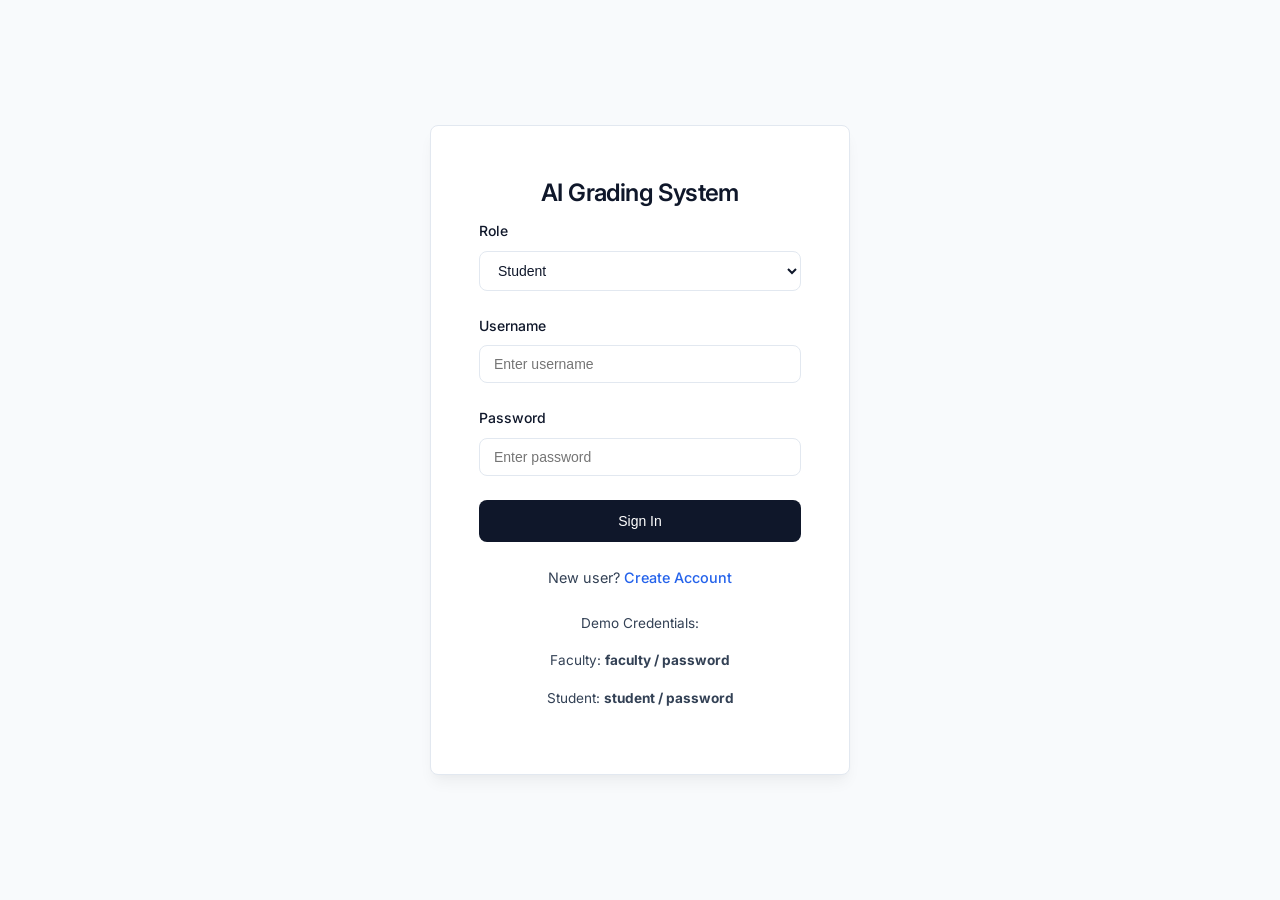
==== frontend/login.html @ 60bc6533 "updated frontend and backend" ====
<!DOCTYPE html>
<html lang="en">

<head>
    <meta charset="UTF-8">
    <meta name="viewport" content="width=device-width, initial-scale=1.0">
    <title>Login - AI Grading System</title>
    <link rel="stylesheet" href="css/styles.css">
    <link rel="preconnect" href="https://fonts.googleapis.com">
    <link rel="preconnect" href="https://fonts.gstatic.com" crossorigin>
    <link href="https://fonts.googleapis.com/css2?family=Inter:wght@300;400;500;600;700&display=swap" rel="stylesheet">
</head>

<body>

    <div class="auth-container">
        <div class="auth-card">
            <h2 class="auth-title">AI Grading System</h2>

            <form id="loginForm">
                <div class="form-group">
                    <label class="form-label">Role</label>
                    <select name="role" class="form-control" required>
                        <option value="student">Student</option>
                        <option value="faculty">Faculty</option>
                    </select>
                </div>

                <div class="form-group">
                    <label class="form-label">Username</label>
                    <input type="text" name="username" class="form-control" placeholder="Enter username" required>
                </div>

                <div class="form-group">
                    <label class="form-label">Password</label>
                    <input type="password" name="password" class="form-control" placeholder="Enter password" required>
                </div>

                <div id="errorMsg" style="color: red; margin-bottom: 1rem; display: none; font-size: 0.9rem;"></div>

                <button type="submit" class="btn btn-primary" style="width: 100%">Sign In</button>
            </form>

            <div style="margin-top: 1.5rem; text-align: center; font-size: 0.9rem;">
                <p>New user? <a href="register.html">Create Account</a></p>
            </div>

            <div style="margin-top: 1.5rem; text-align: center; font-size: 0.85rem; color: #6b7280;">
                <p>Demo Credentials:</p>
                <p>Faculty: <strong>faculty / password</strong></p>
                <p>Student: <strong>student / password</strong></p>
            </div>
        </div>
    </div>

    <script src="js/data.js"></script>
    <script src="js/auth.js"></script>
</body>

</html>
---- frontend/css/styles.css ----
:root {
    /* Professional Corporate Palette */
    --primary-color: #0f172a;
    /* Slate 900 */
    --primary-hover: #1e293b;
    /* Slate 800 */
    --accent-color: #2563eb;
    /* Blue 600 */
    --bg-color: #f8fafc;
    /* Slate 50 */
    --card-bg: #ffffff;
    --text-color: #334155;
    /* Slate 700 */
    --text-heading: #0f172a;
    /* Slate 900 */
    --text-muted: #64748b;
    /* Slate 500 */
    --border-color: #e2e8f0;
    /* Slate 200 */

    /* Subtle Shadows */
    --shadow-sm: 0 1px 2px 0 rgba(0, 0, 0, 0.05);
    --shadow-md: 0 4px 6px -1px rgba(0, 0, 0, 0.05), 0 2px 4px -1px rgba(0, 0, 0, 0.03);
    --shadow-lg: 0 10px 15px -3px rgba(0, 0, 0, 0.05), 0 4px 6px -2px rgba(0, 0, 0, 0.02);

    --font-family: 'Inter', system-ui, -apple-system, sans-serif;
    --radius: 0.5rem;
}

* {
    box-sizing: border-box;
    margin: 0;
    padding: 0;
}

body {
    font-family: var(--font-family);
    background-color: var(--bg-color);
    color: var(--text-color);
    line-height: 1.6;
    min-height: 100vh;
    display: flex;
    flex-direction: column;
    -webkit-font-smoothing: antialiased;
}

/* Typography */
h1,
h2,
h3,
h4,
h5,
h6 {
    font-weight: 600;
    color: var(--text-heading);
    margin-bottom: 0.75rem;
    letter-spacing: -0.025em;
}

h1 {
    font-size: 2rem;
}

h2 {
    font-size: 1.5rem;
}

h3 {
    font-size: 1.25rem;
}

p {
    margin-bottom: 1rem;
    color: var(--text-color);
}

a {
    color: var(--accent-color);
    text-decoration: none;
    font-weight: 500;
    transition: color 0.2s;
}

a:hover {
    color: #1d4ed8;
}

/* Utilities */
.container {
    max-width: 1100px;
    margin: 0 auto;
    padding: 2rem;
    width: 100%;
}

.card {
    background: var(--card-bg);
    border: 1px solid var(--border-color);
    border-radius: var(--radius);
    box-shadow: var(--shadow-sm);
    padding: 2rem;
    margin-bottom: 1.5rem;
    transition: box-shadow 0.2s, transform 0.2s;
}

.card:hover {
    box-shadow: var(--shadow-md);
}

/* Buttons */
.btn {
    display: inline-flex;
    align-items: center;
    justify-content: center;
    padding: 0.625rem 1.25rem;
    border-radius: var(--radius);
    font-weight: 500;
    cursor: pointer;
    border: 1px solid transparent;
    transition: all 0.2s ease;
    font-size: 0.875rem;
    line-height: 1.25rem;
}

.btn-primary {
    background-color: var(--primary-color);
    color: white;
}

.btn-primary:hover {
    background-color: var(--primary-hover);
    transform: translateY(-1px);
}

.btn-secondary {
    background-color: white;
    border-color: var(--border-color);
    color: var(--text-heading);
}

.btn-secondary:hover {
    background-color: #f1f5f9;
    border-color: #cbd5e1;
}

.btn-danger {
    background-color: #fee2e2;
    color: #991b1b;
    border-color: #fca5a5;
}

.btn-danger:hover {
    background-color: #fecaca;
}

.btn-lg {
    padding: 0.75rem 1.5rem;
    font-size: 1rem;
}

/* Forms */
.form-group {
    margin-bottom: 1.5rem;
}

.form-label {
    display: block;
    margin-bottom: 0.5rem;
    font-weight: 500;
    font-size: 0.875rem;
    color: var(--text-heading);
}

.form-control {
    width: 100%;
    padding: 0.625rem 0.875rem;
    border: 1px solid var(--border-color);
    border-radius: var(--radius);
    font-size: 0.875rem;
    color: var(--text-heading);
    background-color: white;
    transition: border-color 0.2s, box-shadow 0.2s;
}

.form-control:focus {
    outline: none;
    border-color: var(--accent-color);
    box-shadow: 0 0 0 3px rgba(37, 99, 235, 0.1);
}

textarea.form-control {
    min-height: 120px;
    resize: vertical;
}

/* Navbar */
.navbar {
    background: white;
    border-bottom: 1px solid var(--border-color);
    padding: 1rem 0;
    margin-bottom: 2rem;
    position: sticky;
    top: 0;
    z-index: 10;
}

.navbar .container {
    display: flex;
    justify-content: space-between;
    align-items: center;
    padding-top: 0;
    padding-bottom: 0;
}

.navbar-brand {
    font-size: 1.25rem;
    font-weight: 700;
    color: var(--primary-color);
    text-transform: uppercase;
    letter-spacing: 0.05em;
}

.navbar-nav {
    display: flex;
    gap: 2rem;
    align-items: center;
}

.nav-link {
    color: var(--text-muted);
    font-size: 0.875rem;
    font-weight: 500;
}

.nav-link:hover {
    color: var(--text-heading);
}

/* Authentication Page */
.auth-container {
    min-height: 100vh;
    display: flex;
    align-items: center;
    justify-content: center;
    background-color: var(--bg-color);
    padding: 1rem;
}

.auth-card {
    background: white;
    border-radius: var(--radius);
    padding: 3rem;
    width: 100%;
    max-width: 420px;
    border: 1px solid var(--border-color);
    box-shadow: var(--shadow-lg);
}

.auth-title {
    text-align: center;
    margin-bottom: 0.5rem;
    font-size: 1.5rem;
}

.auth-subtitle {
    text-align: center;
    color: var(--text-muted);
    margin-bottom: 2rem;
    font-size: 0.875rem;
}

/* Dashboard Styling */
.dashboard-grid {
    display: grid;
    grid-template-columns: repeat(auto-fit, minmax(260px, 1fr));
    gap: 1.5rem;
}

.stat-card {
    background: white;
    padding: 1.5rem;
    border-radius: var(--radius);
    border: 1px solid var(--border-color);
    box-shadow: var(--shadow-sm);
    display: flex;
    flex-direction: column;
}

.stat-value {
    font-size: 2.25rem;
    font-weight: 700;
    color: var(--primary-color);
    margin-top: 0.5rem;
    line-height: 1;
}

.stat-label {
    color: var(--text-muted);
    font-weight: 600;
    font-size: 0.75rem;
    text-transform: uppercase;
    letter-spacing: 0.05em;
}

/* Assignment List */
.assignment-list {
    margin-top: 1.5rem;
}

.assignment-item {
    background: white;
    border: 1px solid var(--border-color);
    border-radius: var(--radius);
    padding: 1.25rem;
    margin-bottom: 0.75rem;
    display: flex;
    justify-content: space-between;
    align-items: center;
    gap: 1rem;
    transition: border-color 0.2s;
}

.assignment-item:hover {
    border-color: var(--accent-color);
}

.assignment-info h3 {
    margin-bottom: 0.25rem;
    font-size: 1.125rem;
}

.assignment-meta {
    color: var(--text-muted);
    font-size: 0.875rem;
    display: flex;
    gap: 0.75rem;
    align-items: center;
}

/* Badges */
.badge {
    padding: 0.125rem 0.625rem;
    border-radius: 9999px;
    font-size: 0.75rem;
    font-weight: 600;
    border: 1px solid transparent;
}

.badge-blue {
    background-color: #eff6ff;
    color: #1d4ed8;
    border-color: #dbeafe;
}

.badge-green {
    background-color: #f0fdf4;
    color: #15803d;
    border-color: #dcfce7;
}

.badge-yellow {
    background-color: #fefce8;
    color: #a16207;
    border-color: #fef9c3;
}

/* Questions Container */
.question-container {
    background: #f8fafc;
    border: 1px solid var(--border-color);
    border-radius: var(--radius);
    padding: 1.5rem;
    margin-bottom: 1.5rem;
    position: relative;
}

.remove-question-btn {
    position: absolute;
    top: 1rem;
    right: 1rem;
    color: #ef4444;
    cursor: pointer;
    font-size: 0.75rem;
    font-weight: 600;
    text-transform: uppercase;
}

.remove-question-btn:hover {
    text-decoration: underline;
}

/* AI Result */
.ai-result-card {
    text-align: center;
    padding: 4rem 2rem;
    max-width: 800px;
    margin: 0 auto;
}

.grade-circle {
    width: 140px;
    height: 140px;
    border-radius: 50%;
    background: white;
    border: 6px solid var(--accent-color);
    color: var(--text-heading);
    display: flex;
    align-items: center;
    justify-content: center;
    font-size: 3.5rem;
    font-weight: 800;
    margin: 0 auto 2rem;
}

.grade-circle.grade-A {
    border-color: #22c55e;
    color: #15803d;
}

.grade-circle.grade-B {
    border-color: #3b82f6;
    color: #1d4ed8;
}

.grade-circle.grade-C {
    border-color: #eab308;
    color: #a16207;
}

.grade-circle.grade-D {
    border-color: #f97316;
    color: #c2410c;
}

.grade-circle.grade-F {
    border-color: #ef4444;
    color: #b91c1c;
}

/* Responsive */
@media (max-width: 768px) {
    .container {
        padding: 1rem;
    }

    .navbar-nav {
        gap: 1rem;
    }

    .assignment-item {
        flex-direction: column;
        align-items: flex-start;
    }

    .assignment-item>div:last-child {
        width: 100%;
        margin-top: 1rem;
        text-align: right;
    }
}

/* --- SIDEBAR STYLES --- */
body.with-sidebar {
    padding-left: 260px;
    /* Width + spacing */
    transition: padding-left 0.3s ease;
}

.hamburger-btn {
    display: none;
    position: fixed;
    top: 1rem;
    left: 1rem;
    z-index: 1100;
    background: white;
    border: 1px solid var(--border-color);
    padding: 0.5rem;
    border-radius: 0.375rem;
    cursor: pointer;
    box-shadow: var(--shadow-sm);
    font-size: 1.25rem;
}

@media (max-width: 768px) {
    body.with-sidebar {
        padding-left: 0;
    }

    /* Fix overlap with hamburger */
    .navbar .container {
        padding-left: 3.5rem;
    }

    .hamburger-btn {
        display: block;
    }

    .sidebar {
        transform: translateX(-100%);
    }

    .sidebar.open {
        transform: translateX(0);
        box-shadow: 0 0 15px rgba(0, 0, 0, 0.2);
    }
}

.sidebar {
    position: fixed;
    top: 0;
    left: 0;
    width: 250px;
    height: 100vh;
    background: #ffffff;
    border-right: 1px solid var(--border-color);
    display: flex;
    flex-direction: column;
    z-index: 1000;
    box-shadow: var(--shadow-md);
    transition: transform 0.3s ease;
}

.sidebar-header {
    padding: 1.5rem;
    border-bottom: 1px solid var(--border-color);
    background: #f8fafc;
}

.user-profile {
    display: flex;
    align-items: center;
    gap: 1rem;
}

.user-avatar {
    width: 40px;
    height: 40px;
    border-radius: 50%;
    background: var(--primary-color);
    color: white;
    display: flex;
    align-items: center;
    justify-content: center;
    font-weight: 700;
    font-size: 1.2rem;
}

.user-info {
    font-size: 0.875rem;
}

.user-name {
    font-weight: 600;
    color: var(--text-heading);
}

.user-role {
    color: var(--text-muted);
    font-size: 0.75rem;
}

.sidebar-menu {
    flex: 1;
    overflow-y: auto;
    padding: 1rem 0;
}

.sidebar-footer {
    padding: 1rem;
    border-top: 1px solid var(--border-color);
}

.btn-logout {
    width: 100%;
    padding: 0.75rem;
    background: #fee2e2;
    color: #991b1b;
    border: none;
    border-radius: var(--radius);
    font-weight: 600;
    cursor: pointer;
    transition: background 0.2s;
}

.btn-logout:hover {
    background: #fecaca;
}

/* Tree Styles */
.tree-root,
.tree-root ul {
    list-style: none;
    padding-left: 1rem;
}

.tree-root {
    padding-left: 0.5rem;
}

.tree-item {
    margin-bottom: 0.25rem;
}

.tree-label {
    padding: 0.5rem 0.75rem;
    border-radius: 0.375rem;
    display: flex;
    align-items: center;
    gap: 0.5rem;
    color: var(--text-color);
    font-size: 0.9rem;
    user-select: none;
}

.tree-label:hover {
    background: #f1f5f9;
}

.tree-label.active {
    background: #eff6ff;
    color: var(--accent-color);
    font-weight: 500;
}

.status-done {
    color: #15803d;
}

.status-pending {
    color: #ca8a04;
}

/* Modal */
.modal-overlay {
    position: fixed;
    top: 0;
    left: 0;
    width: 100%;
    height: 100%;
    background: rgba(15, 23, 42, 0.6);
    display: none;
    align-items: center;
    justify-content: center;
    z-index: 100;
    backdrop-filter: blur(2px);
}

.modal-content {
    background: white;
    border-radius: var(--radius);
    width: 90%;
    max-width: 800px;
    max-height: 85vh;
    overflow-y: auto;
    box-shadow: var(--shadow-lg);
    animation: modalSlideIn 0.3s ease-out;
}

.modal-header {
    padding: 1.5rem;
    border-bottom: 1px solid var(--border-color);
    display: flex;
    justify-content: space-between;
    align-items: center;
    position: sticky;
    top: 0;
    background: white;
    z-index: 5;
}

.modal-body {
    padding: 1.5rem;
}

.close-modal {
    background: none;
    border: none;
    font-size: 1.5rem;
    cursor: pointer;
    color: var(--text-muted);
}

.close-modal:hover {
    color: var(--text-heading);
}

@keyframes modalSlideIn {
    from {
        opacity: 0;
        transform: translateY(20px);
    }

    to {
        opacity: 1;
        transform: translateY(0);
    }
}

/* Submissions Table */
.table {
    width: 100%;
    border-collapse: collapse;
}

.table th,
.table td {
    padding: 1rem;
    text-align: left;
    border-bottom: 1px solid var(--border-color);
}

.table th {
    font-weight: 600;
    color: var(--text-muted);
    font-size: 0.875rem;
    text-transform: uppercase;
    letter-spacing: 0.05em;
    background: #f8fafc;
}

.table tr:last-child td {
    border-bottom: none;
}

/* Mobile Overrides (Placed here for specificity) */
@media (max-width: 768px) {
    .sidebar-header {
        padding-top: 4rem !important;
    }
}
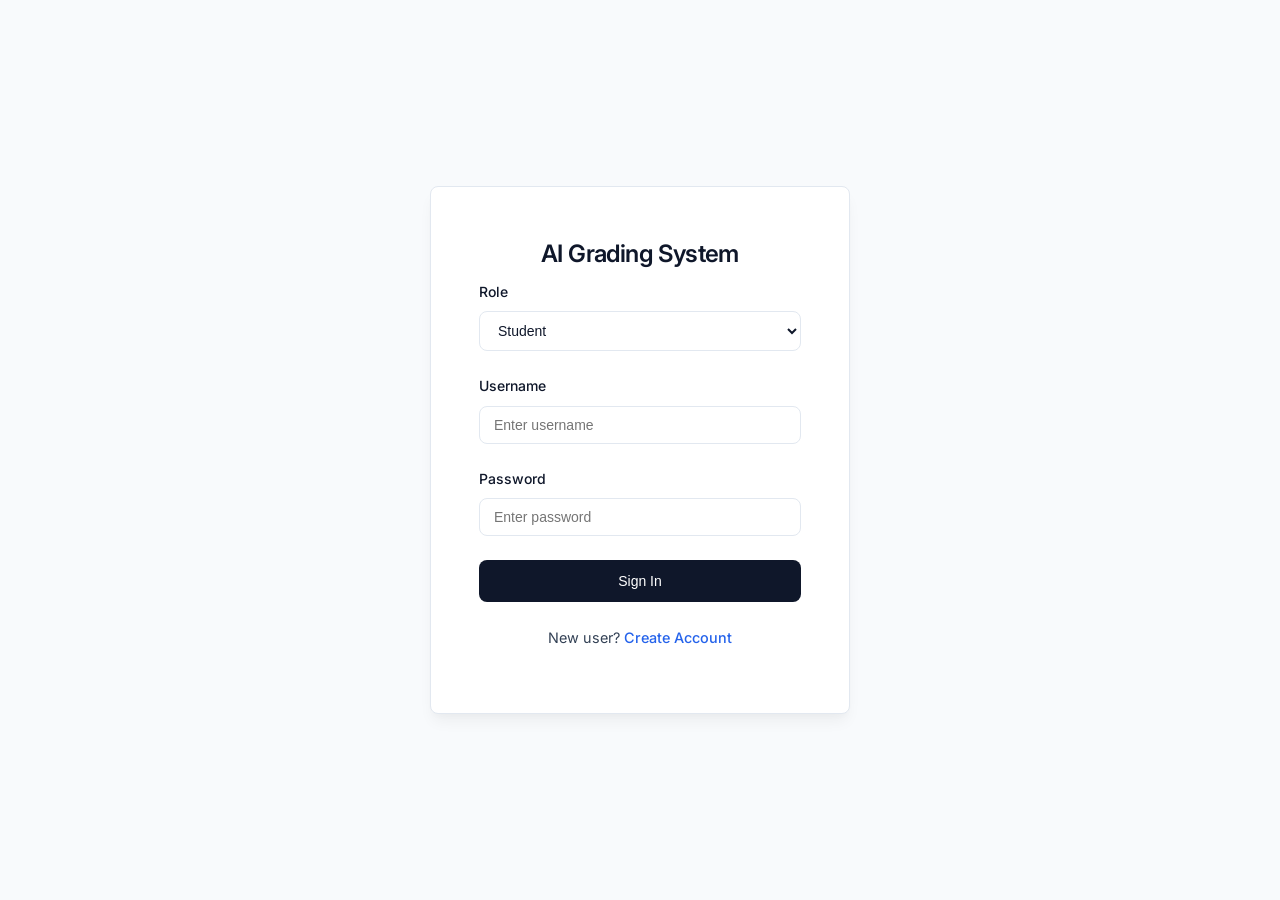
==== commit 858153df: "final changes" ====
--- a/frontend/login.html
+++ b/frontend/login.html
@@ -45,11 +45,7 @@
                 <p>New user? <a href="register.html">Create Account</a></p>
             </div>
 
-            <div style="margin-top: 1.5rem; text-align: center; font-size: 0.85rem; color: #6b7280;">
-                <p>Demo Credentials:</p>
-                <p>Faculty: <strong>faculty / password</strong></p>
-                <p>Student: <strong>student / password</strong></p>
-            </div>
+           
         </div>
     </div>
 
